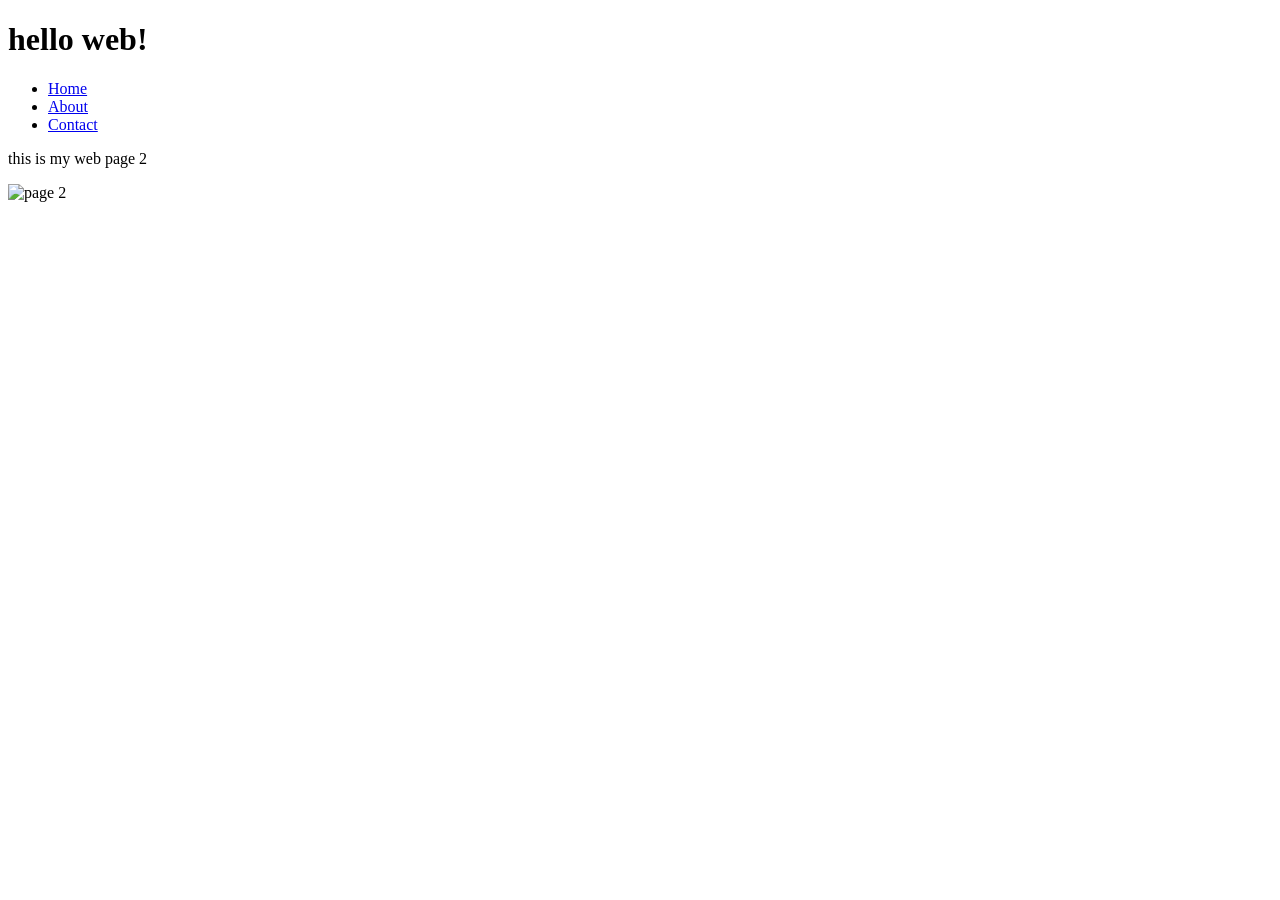
==== pg2.html @ 25466205 "Update Home link in navigation to index.html" ====
<!DOCTYPE html>
<html>
    <head>
 <title> aalans page </title>
    </head>
    <body>
        <h1> hello web! </h1>
        <nav>
            <ul>
                <li><a href="index.html">Home</a></li>
                <li><a href="pg2.html">About</a></li>
                <li><a href="pg3.html">Contact</a></li>
            </ul>
        </nav>
        <p> this is my web page 2 </p>
        <img src="images/pg2.png" alt="page 2">
    </body>
</html>
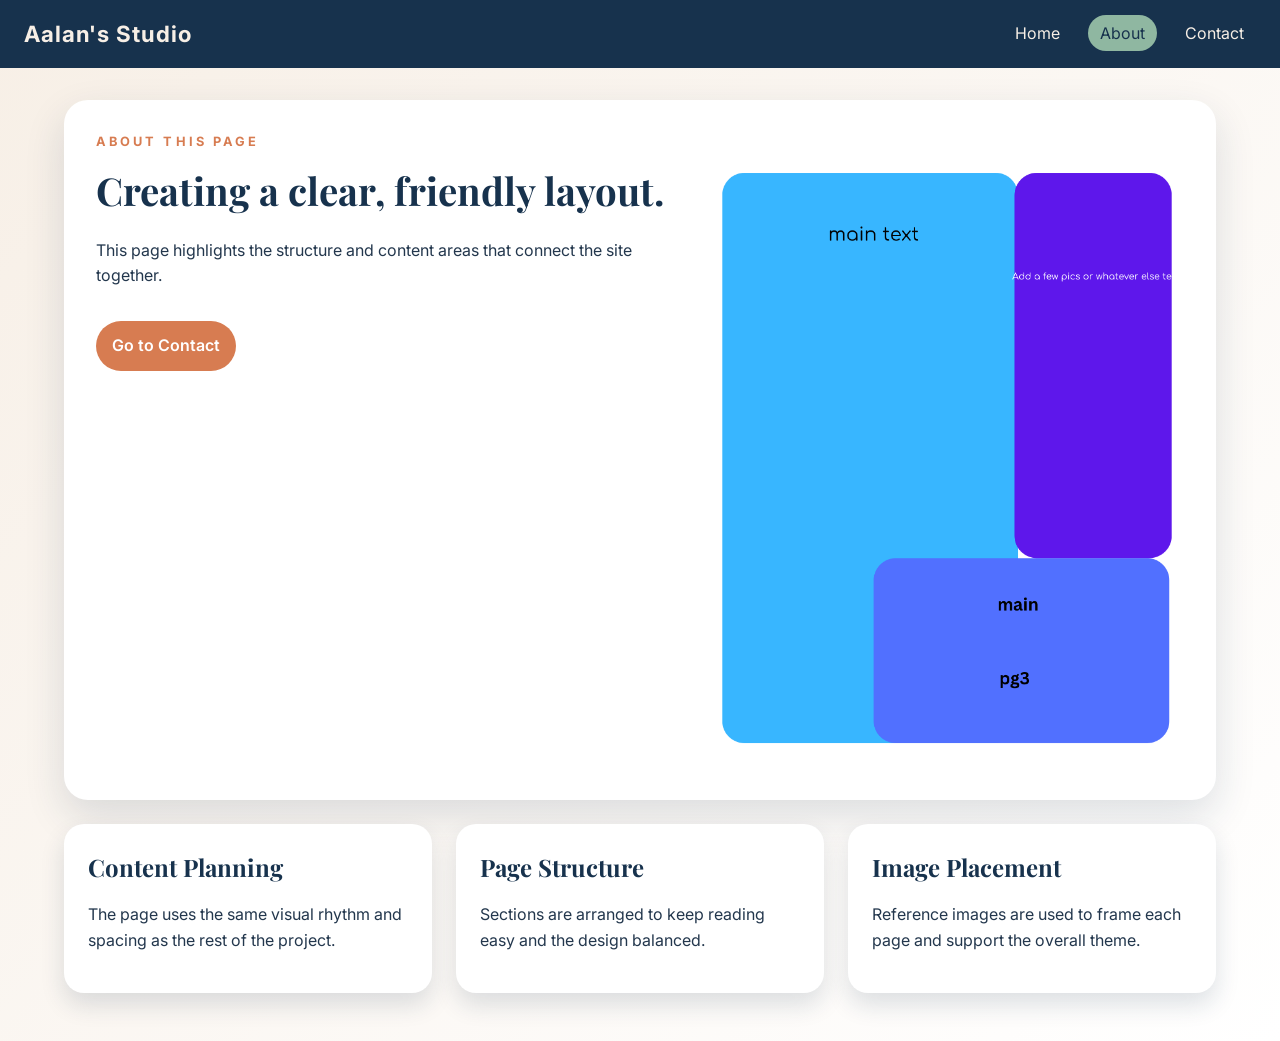
==== commit 5d71d819: "changed main to index.html and added styles.css" ====
--- a/pg2.html
+++ b/pg2.html
@@ -1,18 +1,50 @@
 <!DOCTYPE html>
-<html>
-    <head>
- <title> aalans page </title>
-    </head>
-    <body>
-        <h1> hello web! </h1>
-        <nav>
-            <ul>
-                <li><a href="index.html">Home</a></li>
-                <li><a href="pg2.html">About</a></li>
-                <li><a href="pg3.html">Contact</a></li>
-            </ul>
-        </nav>
-        <p> this is my web page 2 </p>
-        <img src="images/pg2.png" alt="page 2">
-    </body>
+<html lang="en">
+  <head>
+    <meta charset="UTF-8" />
+    <meta name="viewport" content="width=device-width, initial-scale=1.0" />
+    <title>Aalan's Page | About</title>
+    <link rel="stylesheet" href="styles.css" />
+  </head>
+  <body>
+    <header class="site-header">
+      <div class="brand">Aalan's Studio</div>
+      <nav>
+        <ul class="nav-links">
+          <li><a href="index.html">Home</a></li>
+          <li><a class="active" href="pg2.html">About</a></li>
+          <li><a href="pg3.html">Contact</a></li>
+        </ul>
+      </nav>
+    </header>
+
+    <main id="main-content">
+      <section class="hero">
+        <div class="hero-copy">
+          <p class="eyebrow">About This Page</p>
+          <h1>Creating a clear, friendly layout.</h1>
+          <p>This page highlights the structure and content areas that connect the site together.</p>
+          <a class="button" href="pg3.html">Go to Contact</a>
+        </div>
+        <div class="card-image">
+          <img src="template maybe/pg2.png" alt="About page design reference" />
+        </div>
+      </section>
+
+      <section class="content-grid">
+        <article class="card">
+          <h2>Content Planning</h2>
+          <p>The page uses the same visual rhythm and spacing as the rest of the project.</p>
+        </article>
+        <article class="card">
+          <h2>Page Structure</h2>
+          <p>Sections are arranged to keep reading easy and the design balanced.</p>
+        </article>
+        <article class="card">
+          <h2>Image Placement</h2>
+          <p>Reference images are used to frame each page and support the overall theme.</p>
+        </article>
+      </section>
+    </main>
+  </body>
 </html>
--- a/styles.css
+++ b/styles.css
@@ -0,0 +1,159 @@
+@import url('https://fonts.googleapis.com/css2?family=Inter:wght@400;500;600;700&family=Playfair+Display:wght@600;700&display=swap');
+
+:root {
+  --navy: #17324d;
+  --sage: #8fb7a1;
+  --cream: #f7efe6;
+  --accent: #d77c51;
+  --text: #23374d;
+  --shadow: rgba(23, 50, 77, 0.14);
+}
+
+* {
+  box-sizing: border-box;
+}
+
+body {
+  margin: 0;
+  font-family: 'Inter', sans-serif;
+  line-height: 1.6;
+  color: var(--text);
+  background: linear-gradient(135deg, var(--cream) 0%, #ffffff 100%);
+}
+
+h1,
+h2,
+h3 {
+  font-family: 'Playfair Display', serif;
+  margin-top: 0;
+  color: var(--navy);
+}
+
+img {
+  display: block;
+  width: 100%;
+  border-radius: 16px;
+}
+
+nav {
+  display: flex;
+  align-items: center;
+}
+
+a {
+  color: inherit;
+  text-decoration: none;
+}
+
+.site-header {
+  background: var(--navy);
+  color: var(--cream);
+  padding: 16px 24px;
+  display: flex;
+  justify-content: space-between;
+  align-items: center;
+}
+
+.brand {
+  font-size: 1.4rem;
+  font-weight: 700;
+  letter-spacing: 0.04em;
+}
+
+.nav-links {
+  list-style: none;
+  display: flex;
+  gap: 16px;
+  padding: 0;
+  margin: 0;
+}
+
+.nav-links a {
+  padding: 8px 12px;
+  border-radius: 999px;
+  transition: background-color 0.2s ease;
+}
+
+.nav-links a:hover,
+.nav-links a.active {
+  background: var(--sage);
+  color: var(--navy);
+}
+
+#main-content {
+  max-width: 1200px;
+  margin: 0 auto;
+  padding: 32px 24px 48px;
+}
+
+.hero {
+  display: grid;
+  grid-template-columns: 1.1fr 0.9fr;
+  gap: 24px;
+  background: #ffffff;
+  border-radius: 24px;
+  padding: 32px;
+  box-shadow: 0 16px 40px var(--shadow);
+}
+
+.eyebrow {
+  margin: 0 0 8px;
+  text-transform: uppercase;
+  letter-spacing: 0.24em;
+  font-size: 0.8rem;
+  font-weight: 700;
+  color: var(--accent);
+}
+
+.hero-copy h1 {
+  font-size: 2.4rem;
+  margin-bottom: 16px;
+}
+
+.button {
+  display: inline-block;
+  margin-top: 16px;
+  padding: 12px 16px;
+  background: var(--accent);
+  color: #ffffff;
+  border-radius: 999px;
+  font-weight: 600;
+}
+
+.content-grid {
+  display: grid;
+  grid-template-columns: repeat(3, minmax(0, 1fr));
+  gap: 24px;
+  margin-top: 24px;
+}
+
+.card {
+  background: #ffffff;
+  padding: 24px;
+  border-radius: 20px;
+  box-shadow: 0 12px 24px var(--shadow);
+}
+
+.card h2 {
+  margin-bottom: 8px;
+}
+
+.card-image {
+  margin-top: 16px;
+  overflow: hidden;
+}
+
+@media (max-width: 768px) {
+  .site-header {
+    flex-direction: column;
+    gap: 12px;
+  }
+
+  .hero {
+    grid-template-columns: 1fr;
+  }
+
+  .content-grid {
+    grid-template-columns: 1fr;
+  }
+}
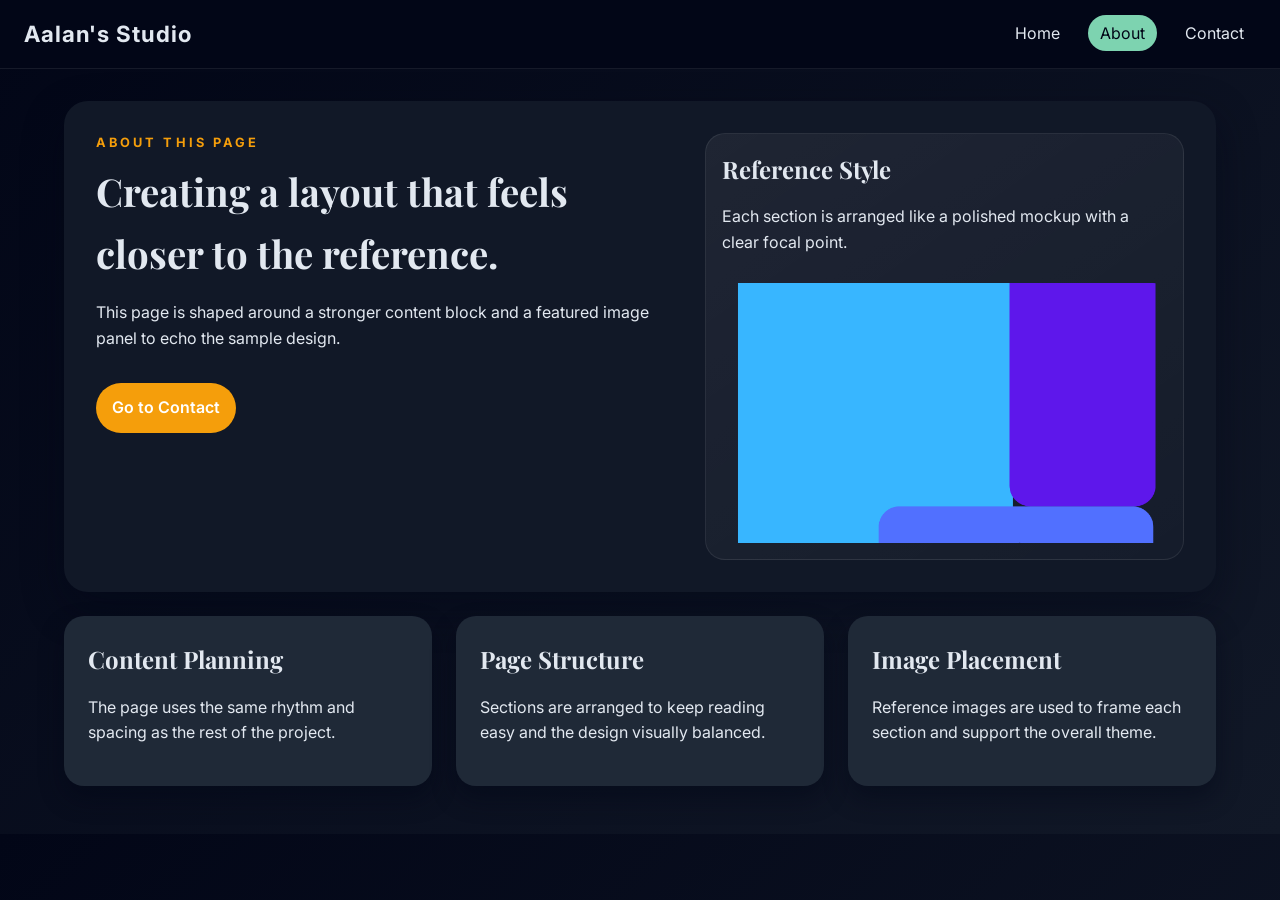
==== commit 2d00d6c1: "Update colors and layout" ====
--- a/pg2.html
+++ b/pg2.html
@@ -22,11 +22,15 @@
       <section class="hero">
         <div class="hero-copy">
           <p class="eyebrow">About This Page</p>
-          <h1>Creating a clear, friendly layout.</h1>
-          <p>This page highlights the structure and content areas that connect the site together.</p>
+          <h1>Creating a layout that feels closer to the reference.</h1>
+          <p>This page is shaped around a stronger content block and a featured image panel to echo the sample design.</p>
           <a class="button" href="pg3.html">Go to Contact</a>
         </div>
-        <div class="card-image">
+        <div class="hero-panel">
+          <div class="hero-panel-top">
+            <h2>Reference Style</h2>
+            <p>Each section is arranged like a polished mockup with a clear focal point.</p>
+          </div>
           <img src="template maybe/pg2.png" alt="About page design reference" />
         </div>
       </section>
@@ -34,15 +38,15 @@
       <section class="content-grid">
         <article class="card">
           <h2>Content Planning</h2>
-          <p>The page uses the same visual rhythm and spacing as the rest of the project.</p>
+          <p>The page uses the same rhythm and spacing as the rest of the project.</p>
         </article>
         <article class="card">
           <h2>Page Structure</h2>
-          <p>Sections are arranged to keep reading easy and the design balanced.</p>
+          <p>Sections are arranged to keep reading easy and the design visually balanced.</p>
         </article>
         <article class="card">
           <h2>Image Placement</h2>
-          <p>Reference images are used to frame each page and support the overall theme.</p>
+          <p>Reference images are used to frame each section and support the overall theme.</p>
         </article>
       </section>
     </main>
--- a/styles.css
+++ b/styles.css
@@ -1,12 +1,14 @@
 @import url('https://fonts.googleapis.com/css2?family=Inter:wght@400;500;600;700&family=Playfair+Display:wght@600;700&display=swap');
 
 :root {
-  --navy: #17324d;
-  --sage: #8fb7a1;
-  --cream: #f7efe6;
-  --accent: #d77c51;
-  --text: #23374d;
-  --shadow: rgba(23, 50, 77, 0.14);
+  --navy: #0f172a;
+  --sage: #7dd3b0;
+  --cream: #e2e8f0;
+  --accent: #f59e0b;
+  --text: #e2e8f0;
+  --shadow: rgba(2, 6, 23, 0.45);
+  --panel: #111827;
+  --panel-2: #1f2937;
 }
 
 * {
@@ -18,7 +20,7 @@
   font-family: 'Inter', sans-serif;
   line-height: 1.6;
   color: var(--text);
-  background: linear-gradient(135deg, var(--cream) 0%, #ffffff 100%);
+  background: linear-gradient(135deg, #020617 0%, #111827 100%);
 }
 
 h1,
@@ -26,7 +28,7 @@
 h3 {
   font-family: 'Playfair Display', serif;
   margin-top: 0;
-  color: var(--navy);
+  color: var(--cream);
 }
 
 img {
@@ -46,12 +48,13 @@
 }
 
 .site-header {
-  background: var(--navy);
+  background: #020617;
   color: var(--cream);
   padding: 16px 24px;
   display: flex;
   justify-content: space-between;
   align-items: center;
+  border-bottom: 1px solid rgba(255, 255, 255, 0.08);
 }
 
 .brand {
@@ -77,7 +80,7 @@
 .nav-links a:hover,
 .nav-links a.active {
   background: var(--sage);
-  color: var(--navy);
+  color: #020617;
 }
 
 #main-content {
@@ -90,10 +93,11 @@
   display: grid;
   grid-template-columns: 1.1fr 0.9fr;
   gap: 24px;
-  background: #ffffff;
+  background: var(--panel);
   border-radius: 24px;
   padding: 32px;
   box-shadow: 0 16px 40px var(--shadow);
+  align-items: stretch;
 }
 
 .eyebrow {
@@ -128,7 +132,7 @@
 }
 
 .card {
-  background: #ffffff;
+  background: var(--panel-2);
   padding: 24px;
   border-radius: 20px;
   box-shadow: 0 12px 24px var(--shadow);
@@ -136,6 +140,26 @@
 
 .card h2 {
   margin-bottom: 8px;
+}
+
+.hero-panel {
+  background: linear-gradient(145deg, rgba(255,255,255,0.06), rgba(255,255,255,0.02));
+  border: 1px solid rgba(255,255,255,0.08);
+  border-radius: 20px;
+  padding: 16px;
+  display: flex;
+  flex-direction: column;
+  gap: 12px;
+}
+
+.hero-panel-top h2 {
+  margin-bottom: 4px;
+}
+
+.hero-panel img {
+  border-radius: 14px;
+  height: 260px;
+  object-fit: cover;
 }
 
 .card-image {
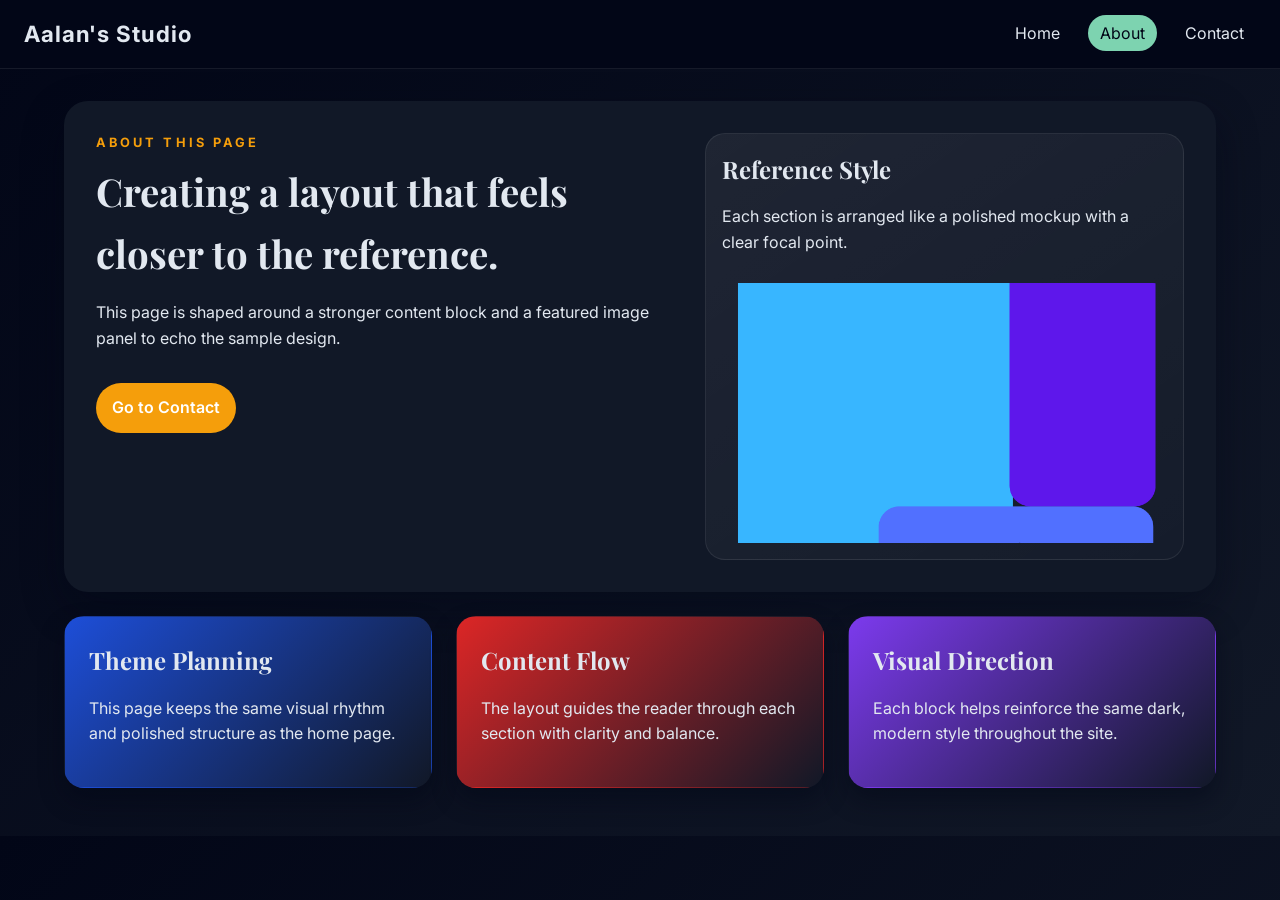
==== commit 901e3696: "Align about and contact pages with home page" ====
--- a/pg2.html
+++ b/pg2.html
@@ -36,17 +36,17 @@
       </section>
 
       <section class="content-grid">
-        <article class="card">
-          <h2>Content Planning</h2>
-          <p>The page uses the same rhythm and spacing as the rest of the project.</p>
+        <article class="card card-minecraft">
+          <h2>Theme Planning</h2>
+          <p>This page keeps the same visual rhythm and polished structure as the home page.</p>
         </article>
-        <article class="card">
-          <h2>Page Structure</h2>
-          <p>Sections are arranged to keep reading easy and the design visually balanced.</p>
+        <article class="card card-youtube">
+          <h2>Content Flow</h2>
+          <p>The layout guides the reader through each section with clarity and balance.</p>
         </article>
-        <article class="card">
-          <h2>Image Placement</h2>
-          <p>Reference images are used to frame each section and support the overall theme.</p>
+        <article class="card card-twitch">
+          <h2>Visual Direction</h2>
+          <p>Each block helps reinforce the same dark, modern style throughout the site.</p>
         </article>
       </section>
     </main>
--- a/styles.css
+++ b/styles.css
@@ -136,10 +136,36 @@
   padding: 24px;
   border-radius: 20px;
   box-shadow: 0 12px 24px var(--shadow);
+  transition: transform 0.2s ease, box-shadow 0.2s ease, border-color 0.2s ease;
+  border: 1px solid transparent;
+  cursor: pointer;
+}
+
+.card:hover {
+  transform: translateY(-4px);
+  box-shadow: 0 16px 28px rgba(0, 0, 0, 0.35);
+  border-color: var(--accent);
+}
+
+.card-minecraft {
+  background: linear-gradient(135deg, #1d4ed8 0%, #111827 100%);
+}
+
+.card-youtube {
+  background: linear-gradient(135deg, #dc2626 0%, #111827 100%);
+}
+
+.card-twitch {
+  background: linear-gradient(135deg, #7c3aed 0%, #111827 100%);
 }
 
 .card h2 {
   margin-bottom: 8px;
+}
+
+.card a {
+  display: inline-block;
+  color: var(--cream);
 }
 
 .hero-panel {
@@ -171,13 +197,44 @@
   .site-header {
     flex-direction: column;
     gap: 12px;
+    text-align: center;
+  }
+
+  .nav-links {
+    flex-wrap: wrap;
+    justify-content: center;
   }
 
   .hero {
     grid-template-columns: 1fr;
+    padding: 24px;
   }
 
   .content-grid {
     grid-template-columns: 1fr;
   }
 }
+
+@media (min-width: 769px) and (max-width: 1199px) {
+  .content-grid {
+    grid-template-columns: repeat(2, minmax(0, 1fr));
+  }
+}
+
+@media (max-width: 320px) {
+  #main-content {
+    padding: 20px 16px 32px;
+  }
+
+  .hero {
+    padding: 20px;
+  }
+
+  .hero-copy h1 {
+    font-size: 1.8rem;
+  }
+
+  .nav-links {
+    gap: 8px;
+  }
+}
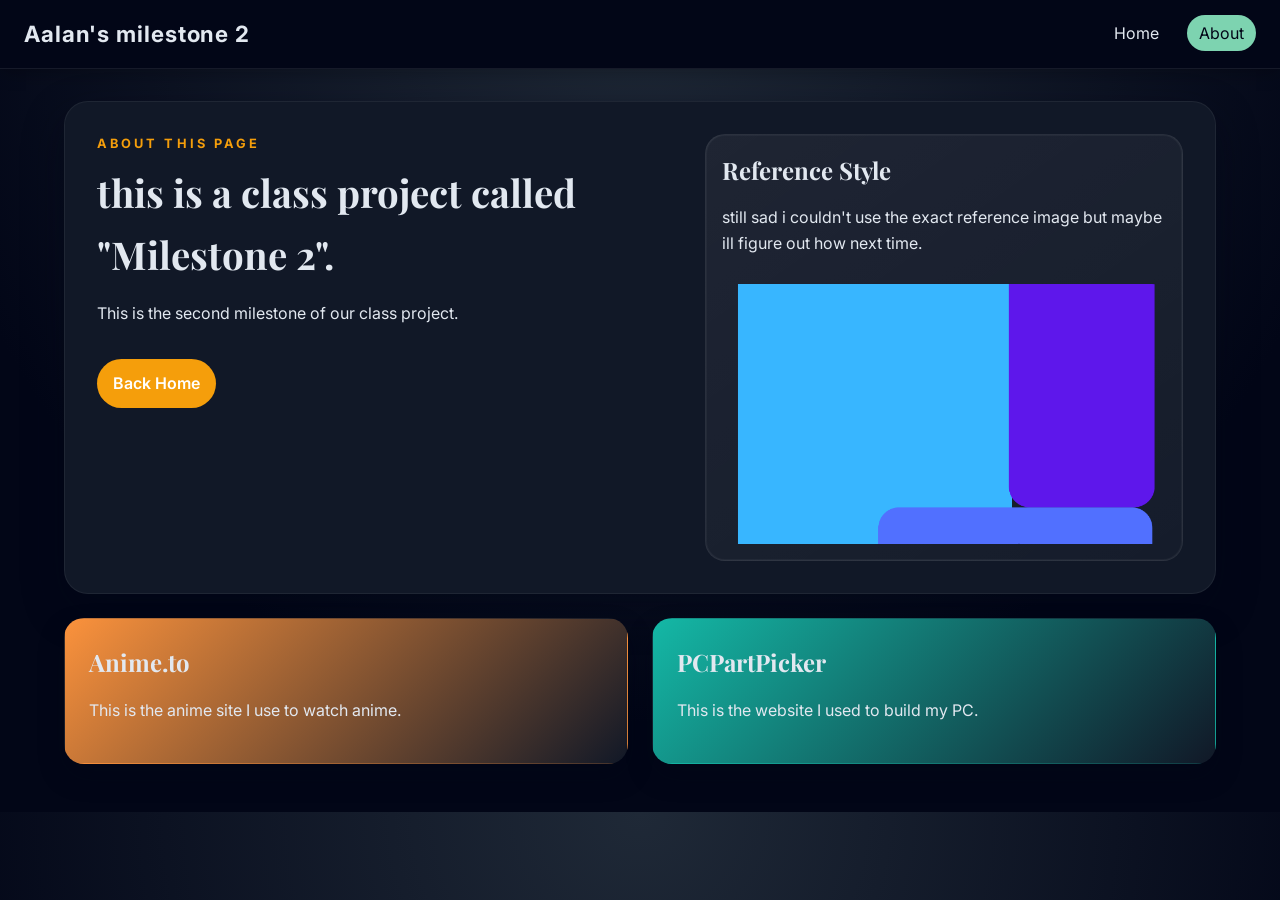
==== commit 1eea1eb2: "Polish colors and layout" ====
--- a/pg2.html
+++ b/pg2.html
@@ -8,12 +8,11 @@
   </head>
   <body>
     <header class="site-header">
-      <div class="brand">Aalan's Studio</div>
+      <div class="brand">Aalan's milestone 2</div>
       <nav>
         <ul class="nav-links">
           <li><a href="index.html">Home</a></li>
           <li><a class="active" href="pg2.html">About</a></li>
-          <li><a href="pg3.html">Contact</a></li>
         </ul>
       </nav>
     </header>
@@ -22,31 +21,27 @@
       <section class="hero">
         <div class="hero-copy">
           <p class="eyebrow">About This Page</p>
-          <h1>Creating a layout that feels closer to the reference.</h1>
-          <p>This page is shaped around a stronger content block and a featured image panel to echo the sample design.</p>
-          <a class="button" href="pg3.html">Go to Contact</a>
+          <h1>this is a class project called "Milestone 2".</h1>
+          <p>This is the second milestone of our class project.</p>
+          <a class="button" href="index.html">Back Home</a>
         </div>
         <div class="hero-panel">
           <div class="hero-panel-top">
             <h2>Reference Style</h2>
-            <p>Each section is arranged like a polished mockup with a clear focal point.</p>
+            <p>still sad i couldn't use the exact reference image but maybe ill figure out how next time.</p>
           </div>
           <img src="template maybe/pg2.png" alt="About page design reference" />
         </div>
       </section>
 
-      <section class="content-grid">
-        <article class="card card-minecraft">
-          <h2>Theme Planning</h2>
-          <p>This page keeps the same visual rhythm and polished structure as the home page.</p>
+      <section class="content-grid two-card-grid">
+        <article class="card card-anime">
+          <h2><a href="https://anime.to" target="_blank" rel="noopener noreferrer">Anime.to</a></h2>
+          <p>This is the anime site I use to watch anime.</p>
         </article>
-        <article class="card card-youtube">
-          <h2>Content Flow</h2>
-          <p>The layout guides the reader through each section with clarity and balance.</p>
-        </article>
-        <article class="card card-twitch">
-          <h2>Visual Direction</h2>
-          <p>Each block helps reinforce the same dark, modern style throughout the site.</p>
+        <article class="card card-pc">
+          <h2><a href="https://pcpartpicker.com" target="_blank" rel="noopener noreferrer">PCPartPicker</a></h2>
+          <p>This is the website I used to build my PC.</p>
         </article>
       </section>
     </main>
--- a/styles.css
+++ b/styles.css
@@ -5,6 +5,7 @@
   --sage: #7dd3b0;
   --cream: #e2e8f0;
   --accent: #f59e0b;
+  --accent-2: #38bdf8;
   --text: #e2e8f0;
   --shadow: rgba(2, 6, 23, 0.45);
   --panel: #111827;
@@ -20,7 +21,7 @@
   font-family: 'Inter', sans-serif;
   line-height: 1.6;
   color: var(--text);
-  background: linear-gradient(135deg, #020617 0%, #111827 100%);
+  background: radial-gradient(circle at top, #1f2937 0%, #020617 70%);
 }
 
 h1,
@@ -55,6 +56,7 @@
   justify-content: space-between;
   align-items: center;
   border-bottom: 1px solid rgba(255, 255, 255, 0.08);
+  box-shadow: 0 4px 16px rgba(0, 0, 0, 0.25);
 }
 
 .brand {
@@ -97,6 +99,7 @@
   border-radius: 24px;
   padding: 32px;
   box-shadow: 0 16px 40px var(--shadow);
+  border: 1px solid rgba(255, 255, 255, 0.06);
   align-items: stretch;
 }
 
@@ -131,12 +134,18 @@
   margin-top: 24px;
 }
 
+.two-card-grid {
+  grid-template-columns: repeat(2, minmax(0, 1fr));
+}
+
 .card {
   background: var(--panel-2);
   padding: 24px;
   border-radius: 20px;
   box-shadow: 0 12px 24px var(--shadow);
   transition: transform 0.2s ease, box-shadow 0.2s ease, border-color 0.2s ease;
+  position: relative;
+  overflow: hidden;
   border: 1px solid transparent;
   cursor: pointer;
 }
@@ -144,7 +153,7 @@
 .card:hover {
   transform: translateY(-4px);
   box-shadow: 0 16px 28px rgba(0, 0, 0, 0.35);
-  border-color: var(--accent);
+  border-color: var(--accent-2);
 }
 
 .card-minecraft {
@@ -157,6 +166,14 @@
 
 .card-twitch {
   background: linear-gradient(135deg, #7c3aed 0%, #111827 100%);
+}
+
+.card-anime {
+  background: linear-gradient(135deg, #fb923c 0%, #111827 100%);
+}
+
+.card-pc {
+  background: linear-gradient(135deg, #14b8a6 0%, #111827 100%);
 }
 
 .card h2 {
@@ -173,6 +190,7 @@
   border: 1px solid rgba(255,255,255,0.08);
   border-radius: 20px;
   padding: 16px;
+  box-shadow: inset 0 0 0 1px rgba(255,255,255,0.04);
   display: flex;
   flex-direction: column;
   gap: 12px;
